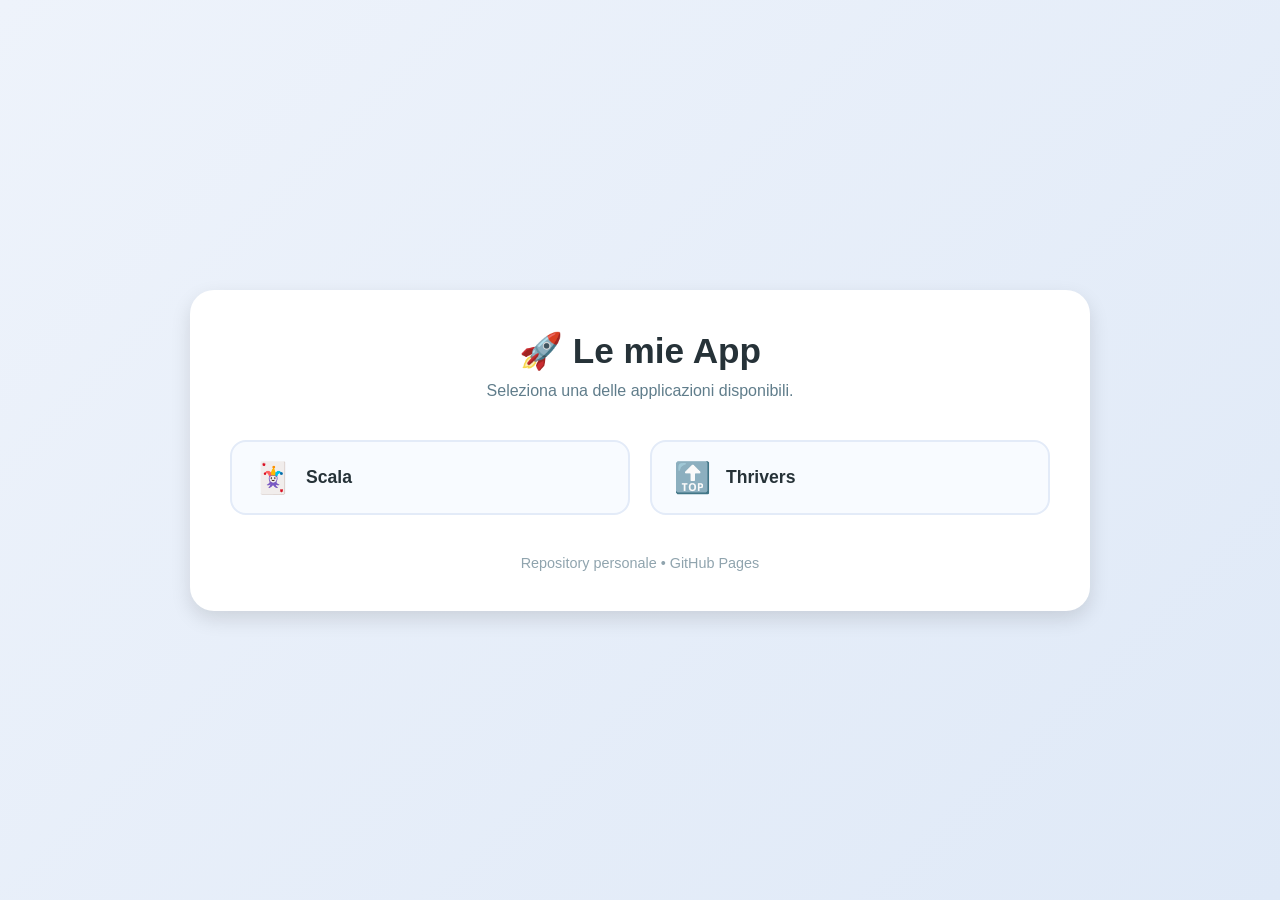
==== index.html @ 8496f39c "Update index.html" ====
<!DOCTYPE html>
<html lang="it">
<head>
<meta charset="UTF-8">
<meta name="viewport" content="width=device-width, initial-scale=1.0">
<title>Home Apps</title>

<style>
:root{
    --bg:#f4f7fb;
    --card:#ffffff;
    --primary:#2f6fed;
    --primary-hover:#1d56c8;
    --text:#263238;
    --shadow:0 8px 20px rgba(0,0,0,.12);
}

*{
    margin:0;
    padding:0;
    box-sizing:border-box;
    font-family:Segoe UI,Roboto,Arial,sans-serif;
}

body{
    background:linear-gradient(135deg,#eef3fb,#dfe9f7);
    min-height:100vh;
    display:flex;
    justify-content:center;
    align-items:center;
    padding:40px;
}

.container{
    width:min(900px,100%);
    background:var(--card);
    border-radius:24px;
    padding:40px;
    box-shadow:var(--shadow);
}

h1{
    text-align:center;
    color:var(--text);
    font-size:2.2rem;
    margin-bottom:10px;
}

.subtitle{
    text-align:center;
    color:#607d8b;
    margin-bottom:40px;
}

.grid{
    display:grid;
    grid-template-columns:repeat(auto-fit,minmax(220px,1fr));
    gap:20px;
}

.app{
    display:flex;
    align-items:center;
    gap:15px;
    padding:18px 22px;
    background:#f8fbff;
    border:2px solid #e3ebf8;
    border-radius:16px;
    text-decoration:none;
    color:var(--text);
    transition:.25s;
}

.app:hover{
    background:var(--primary);
    color:white;
    transform:translateY(-4px);
    box-shadow:0 10px 18px rgba(47,111,237,.25);
}

.icon{
    font-size:30px;
}

.name{
    font-size:1.1rem;
    font-weight:600;
}

footer{
    margin-top:40px;
    text-align:center;
    color:#90a4ae;
    font-size:.9rem;
}
</style>

</head>
<body>

<div class="container">

<h1>🚀 Le mie App</h1>

<p class="subtitle">
Seleziona una delle applicazioni disponibili.
</p>

<div class="grid">

    <!-- APP -->
    <a class="app" href="Scala/index.html">
        <div class="icon">🃏</div>
        <div class="name">Scala</div>
    </a>

    <a class="app" href="Thrivers/index.html">
        <div class="icon">🔝</div>
        <div class="name">Thrivers</div>
        </a>
    <!-- Nuove app:
    <a class="app" href="NomeCartella/index.html">
        <div class="icon">📦</div>
        <div class="name">Nome App</div>
    </a>
    -->

</div>

<footer>
Repository personale • GitHub Pages
</footer>

</div>

</body>
</html>
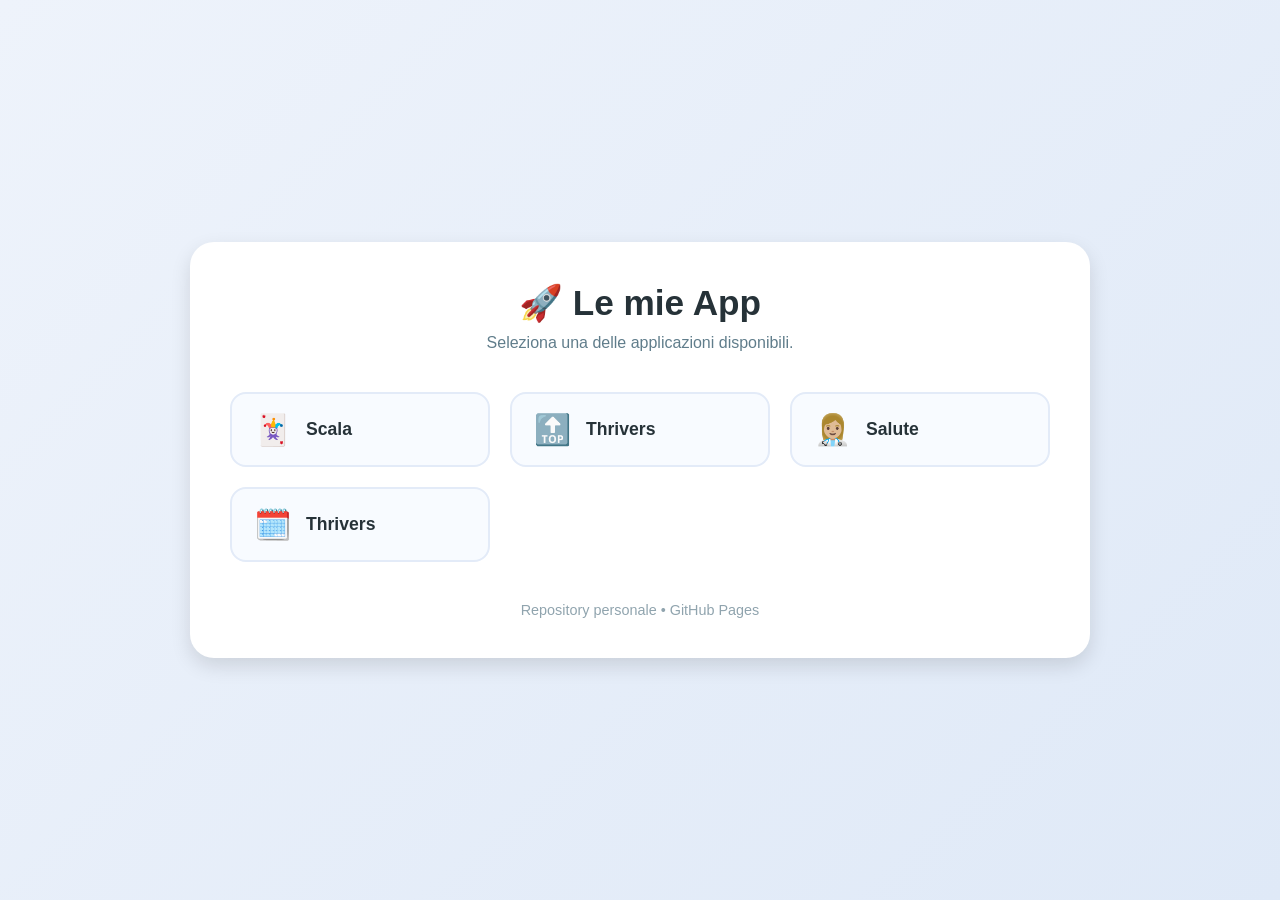
==== commit f783c771: "Add links for Salute and Planner apps in index.html" ====
--- a/index.html
+++ b/index.html
@@ -118,6 +118,16 @@
         <div class="icon">🔝</div>
         <div class="name">Thrivers</div>
         </a>
+    
+    <a class="app" href="Salute/index.html">
+        <div class="icon">👩🏼‍⚕️</div>
+        <div class="name">Salute</div>
+        </a>
+    
+    <a class="app" href="Planner/index.html">
+        <div class="icon">🗓️</div>
+        <div class="name">Thrivers</div>
+        </a>
     <!-- Nuove app:
     <a class="app" href="NomeCartella/index.html">
         <div class="icon">📦</div>
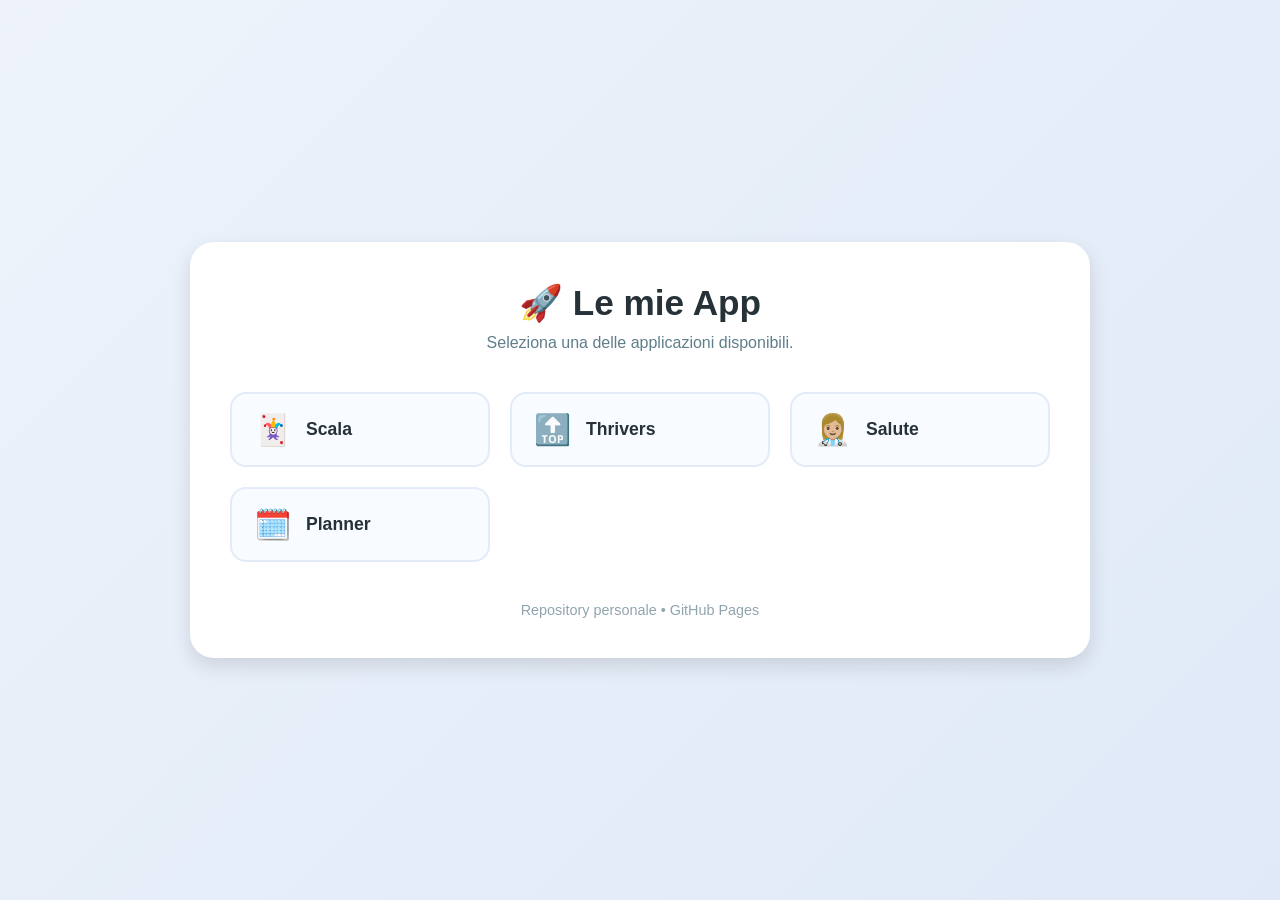
==== commit 5274335f: "Rename app from 'Thrivers' to 'Planner'" ====
--- a/index.html
+++ b/index.html
@@ -126,7 +126,7 @@
     
     <a class="app" href="Planner/index.html">
         <div class="icon">🗓️</div>
-        <div class="name">Thrivers</div>
+        <div class="name">Planner</div>
         </a>
     <!-- Nuove app:
     <a class="app" href="NomeCartella/index.html">
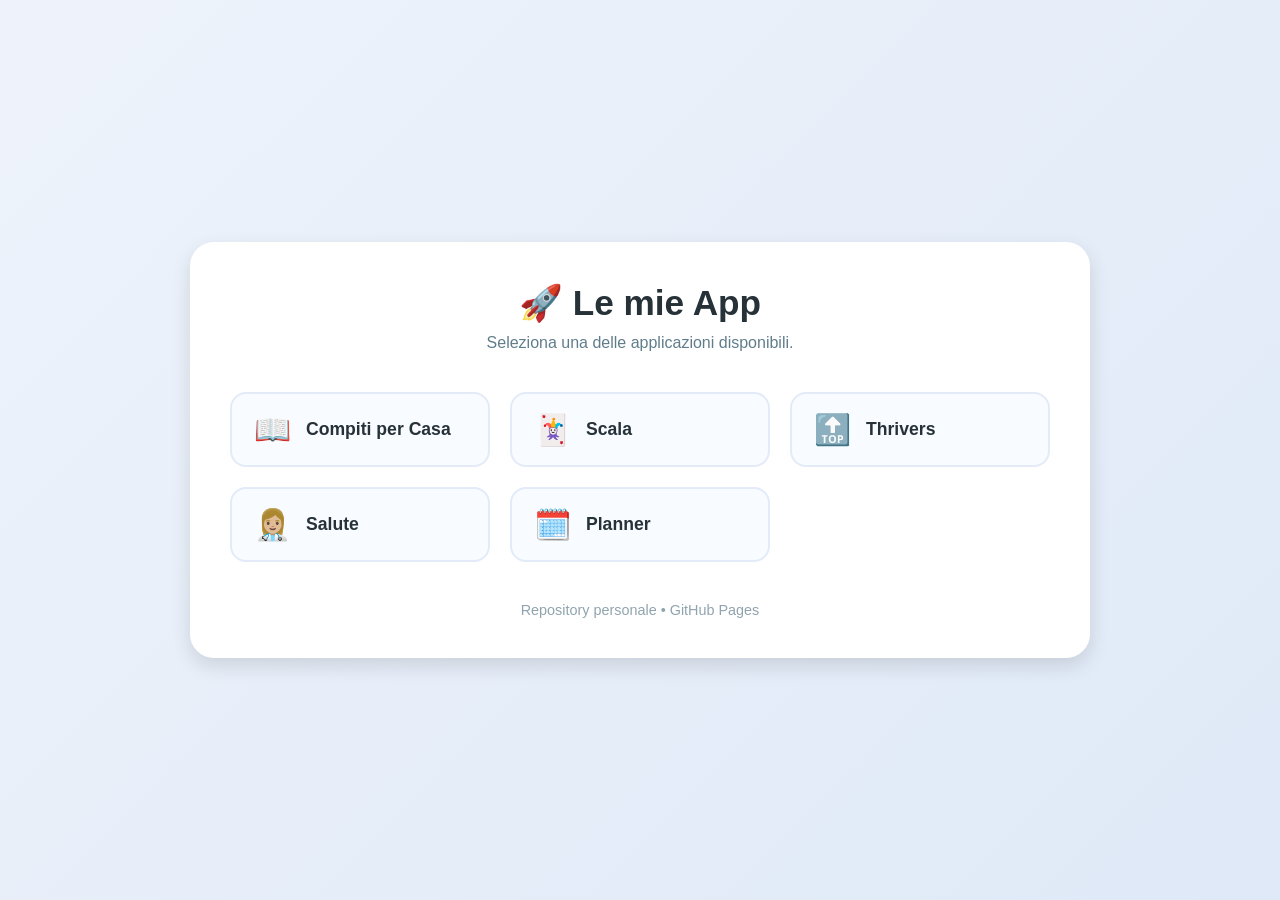
==== commit 8e80456a: "Add link to Compiti per Casa in index.html" ====
--- a/index.html
+++ b/index.html
@@ -109,6 +109,12 @@
 <div class="grid">
 
     <!-- APP -->
+
+    <a class="app" href="CompitiVacanze/index.html">
+        <div class="icon">📖</div>
+        <div class="name">Compiti per Casa</div>
+    </a>
+
     <a class="app" href="Scala/index.html">
         <div class="icon">🃏</div>
         <div class="name">Scala</div>
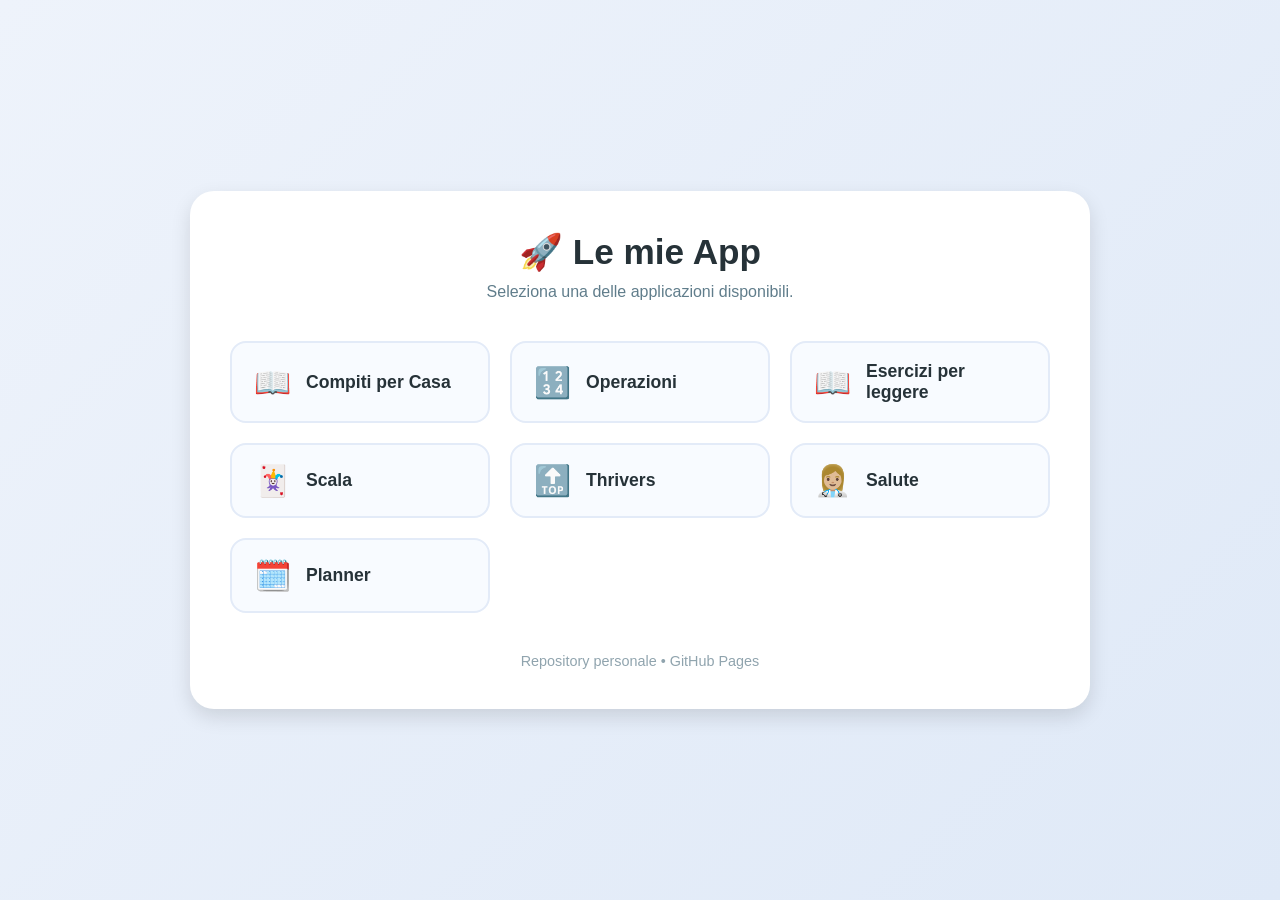
==== commit 0f6b230a: "Update index.html" ====
--- a/index.html
+++ b/index.html
@@ -115,6 +115,16 @@
         <div class="name">Compiti per Casa</div>
     </a>
 
+    <a class="app" href="Operazioni/index.html">
+        <div class="icon">🔢</div>
+        <div class="name">Operazioni</div>
+    </a>
+ 
+    <a class="app" href="Lettura/index.html">
+        <div class="icon">📖</div>
+        <div class="name">Esercizi per leggere</div>
+    </a>
+
     <a class="app" href="Scala/index.html">
         <div class="icon">🃏</div>
         <div class="name">Scala</div>
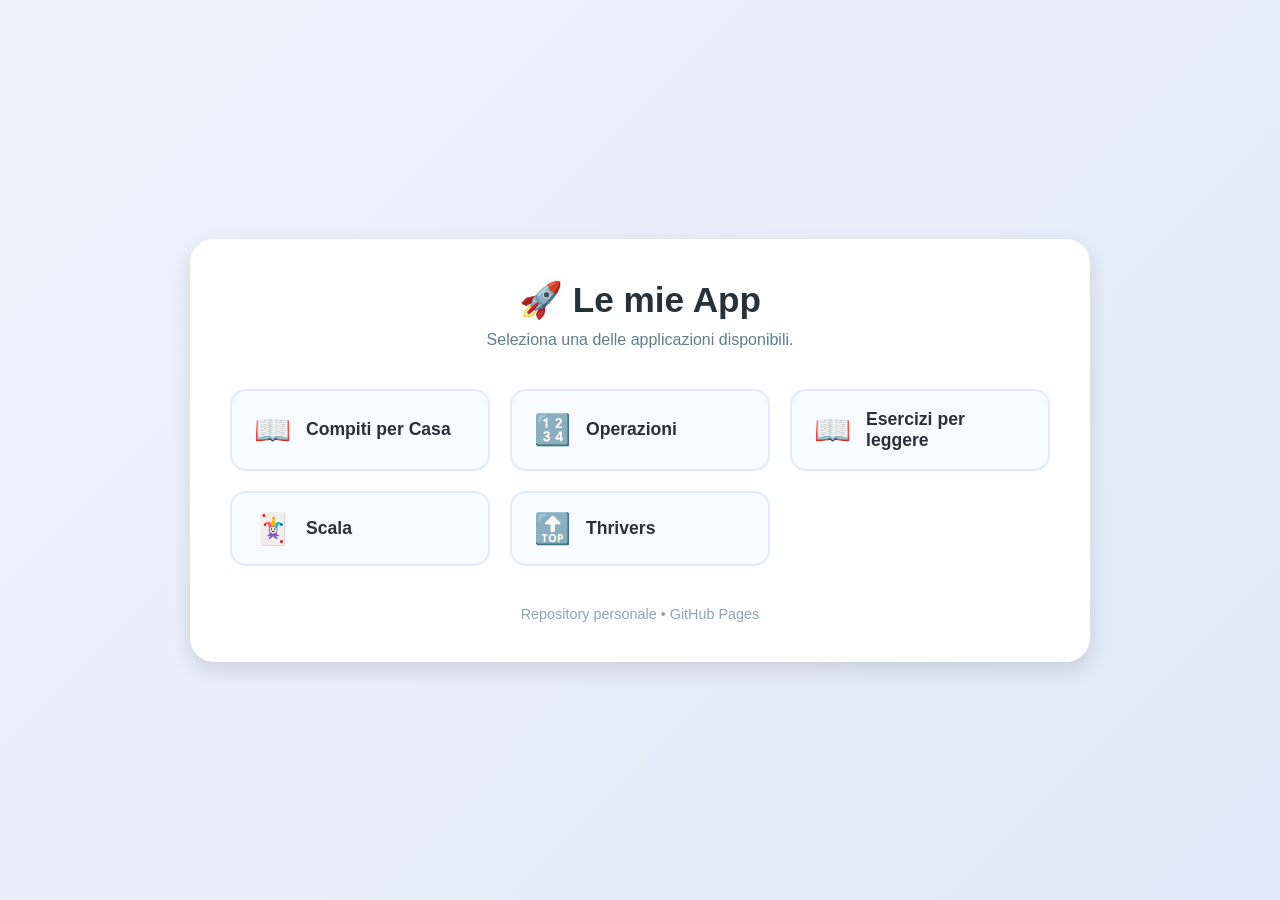
==== commit f4c8d645: "Update index.html" ====
--- a/index.html
+++ b/index.html
@@ -135,7 +135,7 @@
         <div class="name">Thrivers</div>
         </a>
     
-    <a class="app" href="Salute/index.html">
+    <!--a class="app" href="Salute/index.html">
         <div class="icon">👩🏼‍⚕️</div>
         <div class="name">Salute</div>
         </a>
@@ -144,7 +144,7 @@
         <div class="icon">🗓️</div>
         <div class="name">Planner</div>
         </a>
-    <!-- Nuove app:
+    <Nuove app:
     <a class="app" href="NomeCartella/index.html">
         <div class="icon">📦</div>
         <div class="name">Nome App</div>
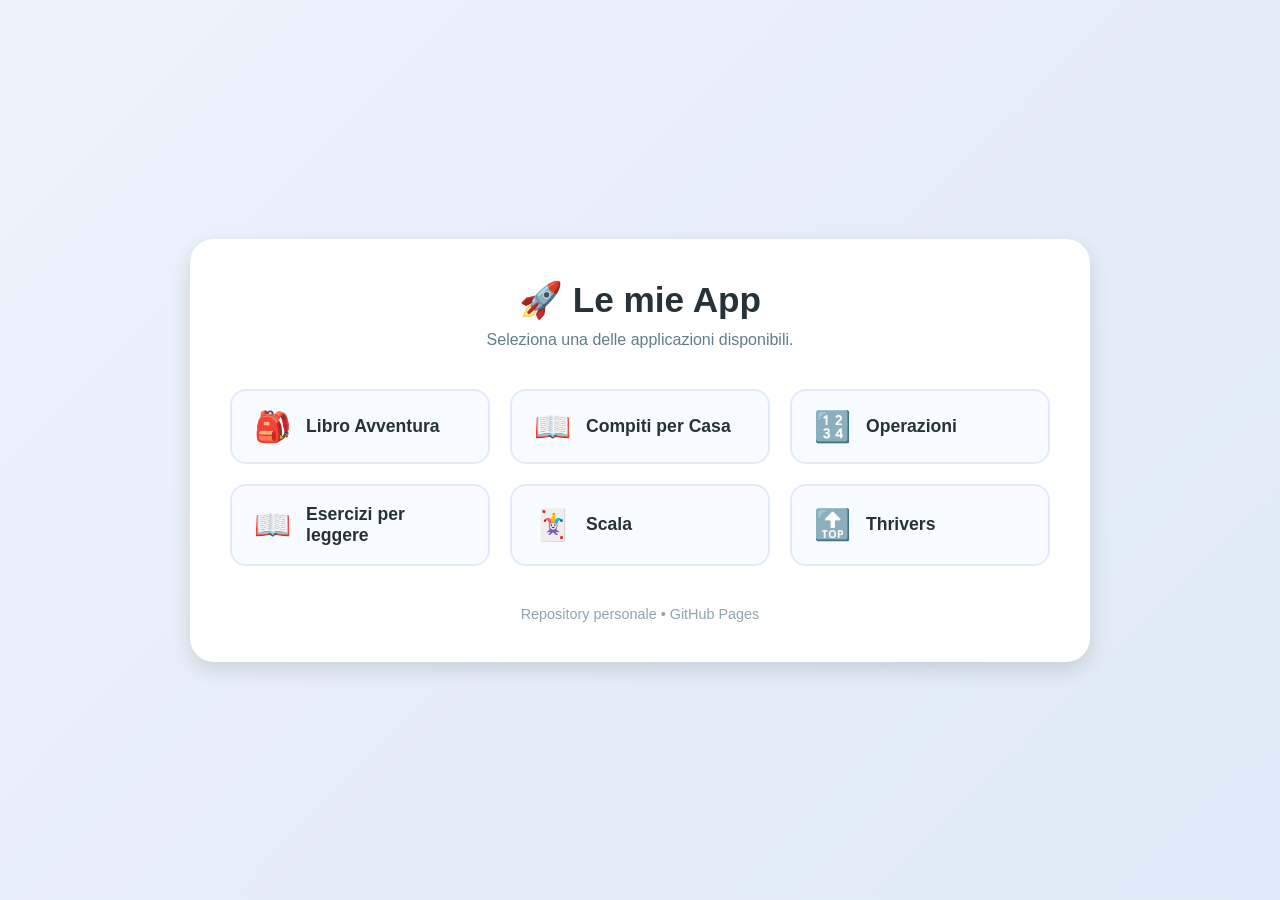
==== commit 0e412462: "Update index.html" ====
--- a/index.html
+++ b/index.html
@@ -110,6 +110,12 @@
 
     <!-- APP -->
 
+   
+    <a class="app" href="LetturaAvventura/index.html">
+        <div class="icon">🎒</div>
+        <div class="name">Libro Avventura</div>
+    </a> 
+    
     <a class="app" href="CompitiVacanze/index.html">
         <div class="icon">📖</div>
         <div class="name">Compiti per Casa</div>
@@ -133,17 +139,9 @@
     <a class="app" href="Thrivers/index.html">
         <div class="icon">🔝</div>
         <div class="name">Thrivers</div>
-        </a>
+    </a>
     
-    <!--a class="app" href="Salute/index.html">
-        <div class="icon">👩🏼‍⚕️</div>
-        <div class="name">Salute</div>
-        </a>
-    
-    <a class="app" href="Planner/index.html">
-        <div class="icon">🗓️</div>
-        <div class="name">Planner</div>
-        </a>
+    <!-- 
     <Nuove app:
     <a class="app" href="NomeCartella/index.html">
         <div class="icon">📦</div>
